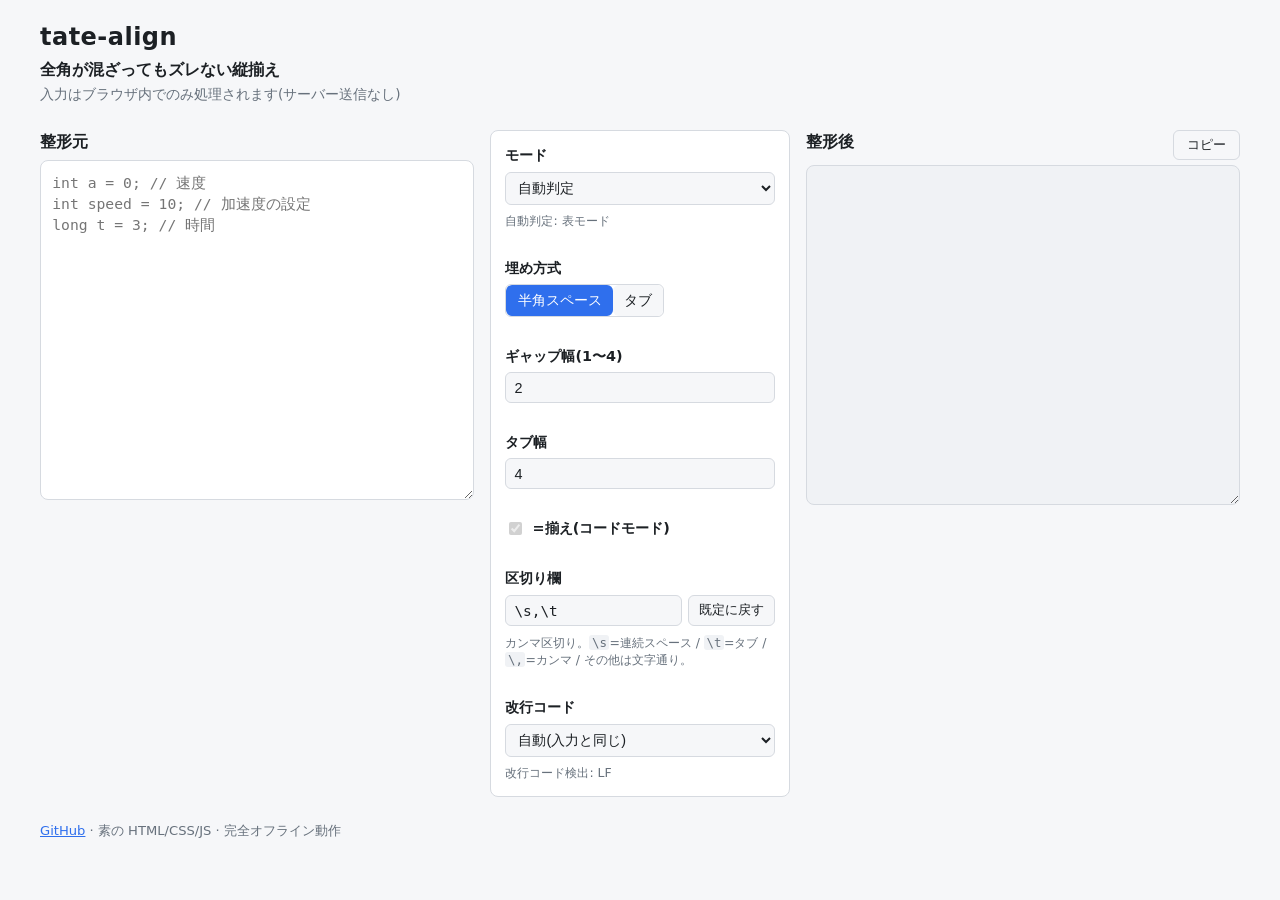
==== index.html @ d775401e "公開URL追記 Co-Authored-By: Claude Fable 5 <noreply@anthropic.com>" ====
<!DOCTYPE html>
<html lang="ja">
<head>
  <meta charset="UTF-8">
  <meta name="viewport" content="width=device-width, initial-scale=1.0">
  <title>tate-align — 全角対応・縦揃え整形ツール</title>
  <link rel="stylesheet" href="style.css">
</head>
<body>
  <header class="site-header">
    <h1>tate-align</h1>
    <p class="tagline">全角が混ざってもズレない縦揃え</p>
    <p class="privacy">入力はブラウザ内でのみ処理されます(サーバー送信なし)</p>
  </header>

  <main class="workbench">
    <!-- 整形元 -->
    <section class="pane pane-input">
      <label class="pane-label" for="input">整形元</label>
      <textarea id="input" class="mono" spellcheck="false" autocapitalize="off" autocomplete="off"
        placeholder="int a = 0; // 速度&#10;int speed = 10; // 加速度の設定&#10;long t = 3; // 時間"></textarea>
    </section>

    <!-- オプション列 -->
    <section class="pane pane-options" aria-label="オプション">
      <div class="opt">
        <label for="mode">モード</label>
        <select id="mode">
          <option value="auto">自動判定</option>
          <option value="code">コード</option>
          <option value="table">表</option>
        </select>
        <p id="mode-info" class="hint"></p>
      </div>

      <div class="opt">
        <span class="opt-label">埋め方式</span>
        <div class="toggle" role="group" aria-label="埋め方式">
          <button id="fill-space" type="button" aria-pressed="true">半角スペース</button>
          <button id="fill-tab" type="button" aria-pressed="false">タブ</button>
        </div>
        <p id="tab-note" class="hint warn" hidden>
          タブ揃えは貼り付け先のタブ幅が異なると見た目が変わります(このツールのタブ幅設定を合わせてください)。
        </p>
      </div>

      <div class="opt" id="gap-field">
        <label for="gap">ギャップ幅(1〜4)</label>
        <input id="gap" type="number" min="1" max="4" value="1">
      </div>

      <div class="opt">
        <label for="tabWidth">タブ幅</label>
        <input id="tabWidth" type="number" min="1" max="16" value="4">
      </div>

      <div class="opt opt-inline">
        <input id="alignEquals" type="checkbox" checked>
        <label for="alignEquals">=揃え(コードモード)</label>
      </div>

      <div class="opt">
        <label for="separators">区切り欄</label>
        <div class="sep-row">
          <input id="separators" class="mono" type="text" value="\s,\t"
            spellcheck="false" autocapitalize="off" autocomplete="off">
          <button id="sep-reset" type="button">既定に戻す</button>
        </div>
        <p class="hint">カンマ区切り。<code>\s</code>=連続スペース / <code>\t</code>=タブ / <code>\,</code>=カンマ / その他は文字通り。</p>
      </div>

      <div class="opt">
        <label for="lineEnding">改行コード</label>
        <select id="lineEnding">
          <option value="auto">自動(入力と同じ)</option>
          <option value="LF">LF</option>
          <option value="CRLF">CRLF</option>
        </select>
        <p id="le-info" class="hint"></p>
      </div>
    </section>

    <!-- 整形後 -->
    <section class="pane pane-output">
      <div class="pane-head">
        <label class="pane-label" for="output">整形後</label>
        <button id="copy" type="button" class="copy-btn">コピー</button>
      </div>
      <textarea id="output" class="mono" readonly spellcheck="false"></textarea>
    </section>
  </main>

  <footer class="site-footer">
    <a href="https://github.com/tukutemita/tate-align" target="_blank" rel="noopener noreferrer">GitHub</a>
    <span> · 素の HTML/CSS/JS · 完全オフライン動作</span>
  </footer>

  <script src="app.js"></script>
</body>
</html>
---- style.css ----
:root {
  --bg: #f6f7f9;
  --panel: #ffffff;
  --panel-alt: #f0f2f5;
  --border: #d6dae0;
  --text: #1c2024;
  --muted: #67717c;
  --accent: #2f6fed;
  --accent-text: #ffffff;
  --warn: #a15c00;
  --warn-bg: #fff4e0;
  --mono: ui-monospace, "Cascadia Mono", Consolas, "BIZ UDGothic", "MS Gothic", monospace;
}

@media (prefers-color-scheme: dark) {
  :root {
    --bg: #14171a;
    --panel: #1d2126;
    --panel-alt: #23282e;
    --border: #333a42;
    --text: #e6e9ec;
    --muted: #97a1ab;
    --accent: #5b8def;
    --accent-text: #0d1013;
    --warn: #ffcf80;
    --warn-bg: #3a2e14;
  }
}

* { box-sizing: border-box; }

body {
  margin: 0;
  padding: 0 1rem 2rem;
  background: var(--bg);
  color: var(--text);
  font-family: system-ui, -apple-system, "Segoe UI", "Hiragino Kaku Gothic ProN", Meiryo, sans-serif;
  line-height: 1.5;
}

.site-header {
  max-width: 1200px;
  margin: 0 auto;
  padding: 1.2rem 0 0.6rem;
}
.site-header h1 {
  margin: 0;
  font-size: 1.5rem;
  letter-spacing: 0.02em;
}
.tagline { margin: 0.2rem 0 0; font-weight: 600; }
.privacy { margin: 0.1rem 0 0; color: var(--muted); font-size: 0.85rem; }

.workbench {
  max-width: 1200px;
  margin: 1rem auto 0;
  display: grid;
  grid-template-columns: 1fr minmax(220px, 300px) 1fr;
  gap: 1rem;
  align-items: start;
}

@media (max-width: 800px) {
  .workbench { grid-template-columns: 1fr; }
}

.pane { display: flex; flex-direction: column; min-width: 0; }

.pane-label { font-weight: 600; margin-bottom: 0.35rem; display: inline-block; }

.pane-head {
  display: flex;
  align-items: center;
  justify-content: space-between;
  margin-bottom: 0.35rem;
}

textarea.mono {
  width: 100%;
  min-height: 340px;
  resize: vertical;
  padding: 0.7rem;
  border: 1px solid var(--border);
  border-radius: 8px;
  background: var(--panel);
  color: var(--text);
  font-family: var(--mono);
  font-size: 0.92rem;
  line-height: 1.45;
  tab-size: 4;
  -moz-tab-size: 4;
  white-space: pre;
  overflow: auto;
}
#output { background: var(--panel-alt); }

.pane-options {
  background: var(--panel);
  border: 1px solid var(--border);
  border-radius: 8px;
  padding: 0.9rem;
  gap: 0.9rem;
}

.opt { display: flex; flex-direction: column; gap: 0.3rem; margin-bottom: 0.9rem; }
.opt:last-child { margin-bottom: 0; }
.opt-inline { flex-direction: row; align-items: center; gap: 0.45rem; }
.opt > label, .opt-label { font-weight: 600; font-size: 0.9rem; }

.opt select,
.opt input[type="number"],
.opt input[type="text"] {
  padding: 0.4rem 0.5rem;
  border: 1px solid var(--border);
  border-radius: 6px;
  background: var(--bg);
  color: var(--text);
  font-size: 0.9rem;
}
.opt input.mono { font-family: var(--mono); }

.sep-row { display: flex; gap: 0.4rem; }
.sep-row input { flex: 1; min-width: 0; }

.toggle { display: flex; border: 1px solid var(--border); border-radius: 6px; overflow: hidden; width: fit-content; }
.toggle button {
  border: 0;
  background: var(--bg);
  color: var(--text);
  padding: 0.4rem 0.7rem;
  cursor: pointer;
  font-size: 0.85rem;
}
.toggle button[aria-pressed="true"] { background: var(--accent); color: var(--accent-text); }

button {
  font-family: inherit;
  border: 1px solid var(--border);
  border-radius: 6px;
  background: var(--bg);
  color: var(--text);
  padding: 0.4rem 0.6rem;
  cursor: pointer;
}
button:hover { border-color: var(--accent); }

.copy-btn { padding: 0.3rem 0.8rem; }

#sep-reset { white-space: nowrap; font-size: 0.8rem; }

.hint { margin: 0.15rem 0 0; color: var(--muted); font-size: 0.78rem; line-height: 1.4; }
.hint code {
  font-family: var(--mono);
  background: var(--panel-alt);
  padding: 0 0.2em;
  border-radius: 3px;
}
.hint.warn { color: var(--warn); background: var(--warn-bg); padding: 0.4rem 0.5rem; border-radius: 6px; }

.opt.disabled { opacity: 0.5; }
input:disabled { cursor: not-allowed; }

.site-footer {
  max-width: 1200px;
  margin: 1.5rem auto 0;
  color: var(--muted);
  font-size: 0.82rem;
}
.site-footer a { color: var(--accent); }
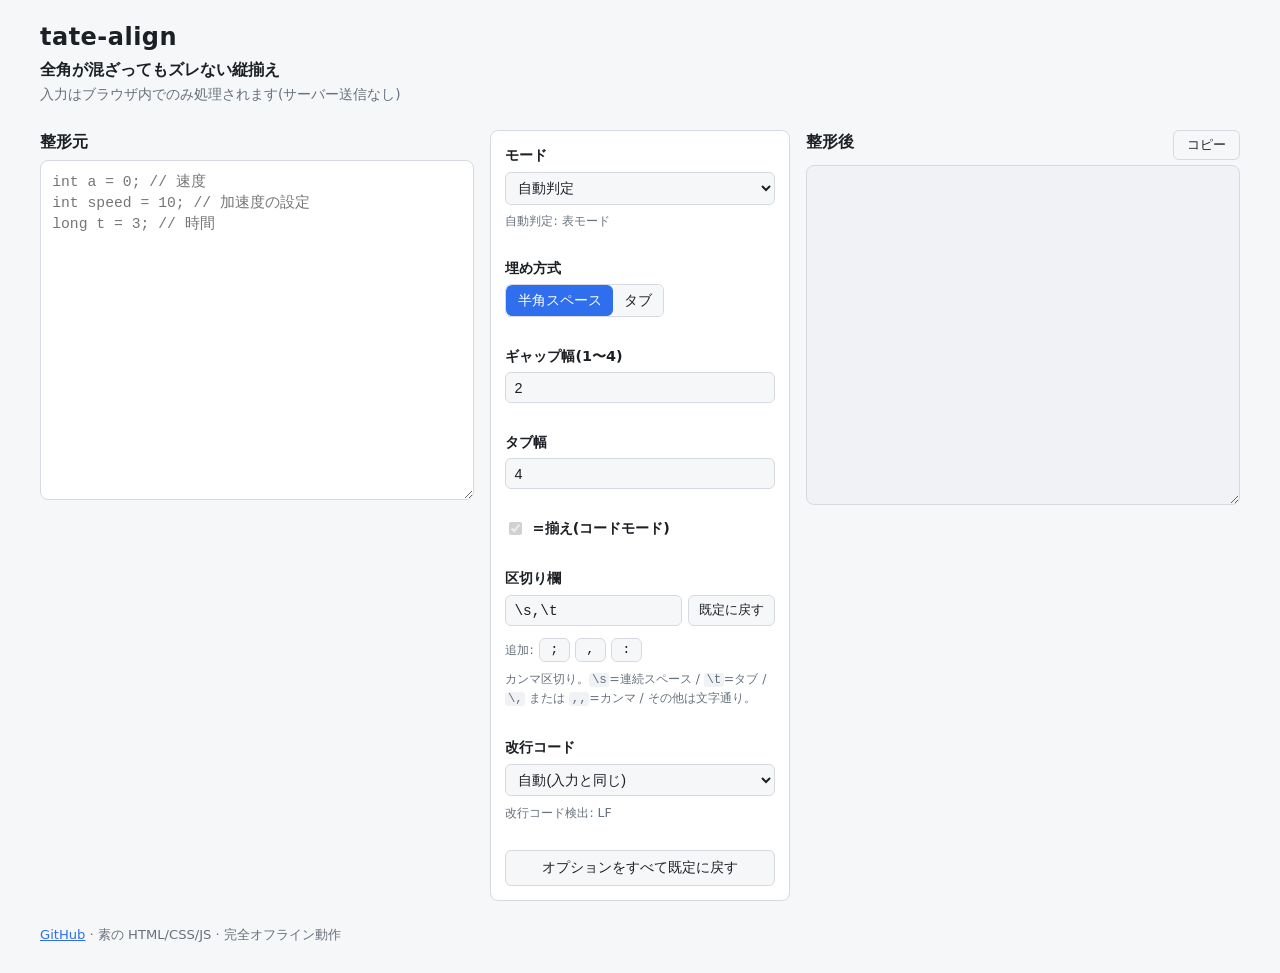
==== commit e7f55d7a: "v1.1 カンマ区切りの改善・行頭タブ修正・オプション全リセット追加 - 区切り欄で ,, をリテラルカンマとして解釈(\, と同義の直感的表記) - 区切りチップ(; , :)をワンタップ追加できる" ====
--- a/index.html
+++ b/index.html
@@ -40,7 +40,7 @@
           <button id="fill-tab" type="button" aria-pressed="false">タブ</button>
         </div>
         <p id="tab-note" class="hint warn" hidden>
-          タブ揃えは貼り付け先のタブ幅が異なると見た目が変わります(このツールのタブ幅設定を合わせてください)。
+          タブ揃えは貼り付け先のタブ幅が異なると見た目が変わります(このツールのタブ幅設定を合わせてください)。また、全角文字が半角2個分の幅にならないフォント(VSCodeの既定等)では揃って見えません。日本語等幅フォント(MSゴシック・BIZ UDゴシック等)を推奨。
         </p>
       </div>
 
@@ -66,7 +66,13 @@
             spellcheck="false" autocapitalize="off" autocomplete="off">
           <button id="sep-reset" type="button">既定に戻す</button>
         </div>
-        <p class="hint">カンマ区切り。<code>\s</code>=連続スペース / <code>\t</code>=タブ / <code>\,</code>=カンマ / その他は文字通り。</p>
+        <div class="sep-chips" aria-label="よく使う区切りを追加">
+          <span class="chips-label">追加:</span>
+          <button type="button" class="chip" data-sep-chip=";">;</button>
+          <button type="button" class="chip" data-sep-chip=",">,</button>
+          <button type="button" class="chip" data-sep-chip=":">:</button>
+        </div>
+        <p class="hint">カンマ区切り。<code>\s</code>=連続スペース / <code>\t</code>=タブ / <code>\,</code> または <code>,,</code>=カンマ / その他は文字通り。</p>
       </div>
 
       <div class="opt">
@@ -77,6 +83,10 @@
           <option value="CRLF">CRLF</option>
         </select>
         <p id="le-info" class="hint"></p>
+      </div>
+
+      <div class="opt">
+        <button id="reset-all" type="button" class="reset-all-btn">オプションをすべて既定に戻す</button>
       </div>
     </section>
 
--- a/style.css
+++ b/style.css
@@ -148,6 +148,19 @@
 
 #sep-reset { white-space: nowrap; font-size: 0.8rem; }
 
+.sep-chips { display: flex; align-items: center; gap: 0.35rem; margin-top: 0.4rem; flex-wrap: wrap; }
+.chips-label { color: var(--muted); font-size: 0.78rem; }
+.chip {
+  font-family: var(--mono);
+  min-width: 1.9rem;
+  padding: 0.2rem 0.5rem;
+  font-size: 0.85rem;
+  line-height: 1.2;
+}
+.chip:hover { border-color: var(--accent); }
+
+.reset-all-btn { width: 100%; font-size: 0.85rem; padding: 0.5rem 0.6rem; }
+
 .hint { margin: 0.15rem 0 0; color: var(--muted); font-size: 0.78rem; line-height: 1.4; }
 .hint code {
   font-family: var(--mono);
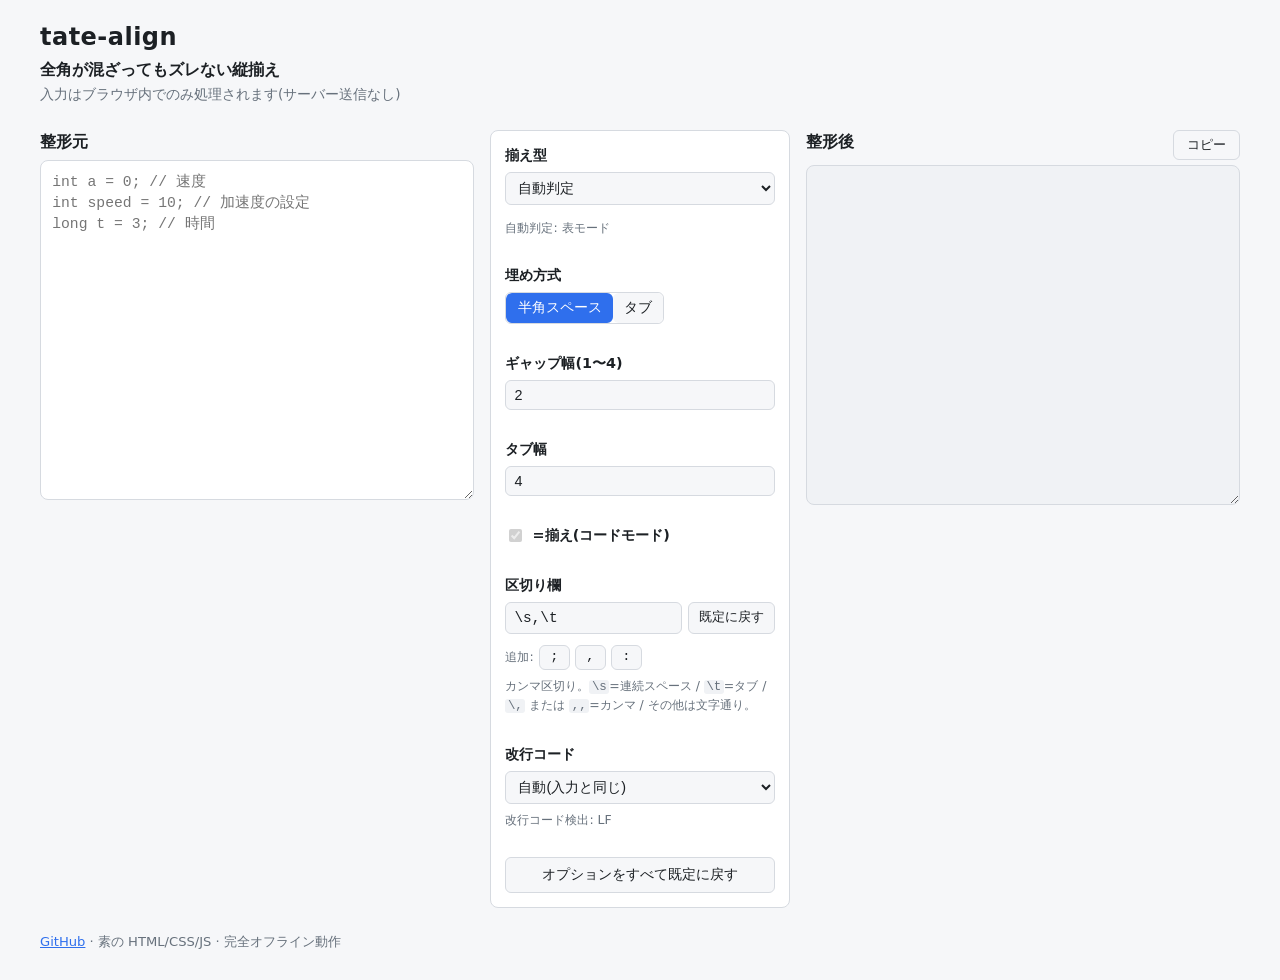
==== commit 3ead0206: "v1.2 揃え型プリセット追加・ブロックコメント /* */ の閉じ揃え対応 - 「モード」を「揃え型」4択に拡張: 自動判定 / コメント揃え(コード) / 全部揃え(宣言+コメント) / 表揃え " ====
--- a/index.html
+++ b/index.html
@@ -24,12 +24,14 @@
     <!-- オプション列 -->
     <section class="pane pane-options" aria-label="オプション">
       <div class="opt">
-        <label for="mode">モード</label>
+        <label for="mode">揃え型</label>
         <select id="mode">
           <option value="auto">自動判定</option>
-          <option value="code">コード</option>
-          <option value="table">表</option>
+          <option value="code">コメント揃え(コード)</option>
+          <option value="full">全部揃え(宣言+コメント)</option>
+          <option value="table">表揃え</option>
         </select>
+        <p id="mode-hint" class="hint"></p>
         <p id="mode-info" class="hint"></p>
       </div>
 
@@ -101,7 +103,7 @@
   </main>
 
   <footer class="site-footer">
-    <a href="https://github.com/tukutemita/tate-align" target="_blank" rel="noopener noreferrer">GitHub</a>
+    <a href="https://github.com/atoraku/tate-align" target="_blank" rel="noopener noreferrer">GitHub</a>
     <span> · 素の HTML/CSS/JS · 完全オフライン動作</span>
   </footer>
 
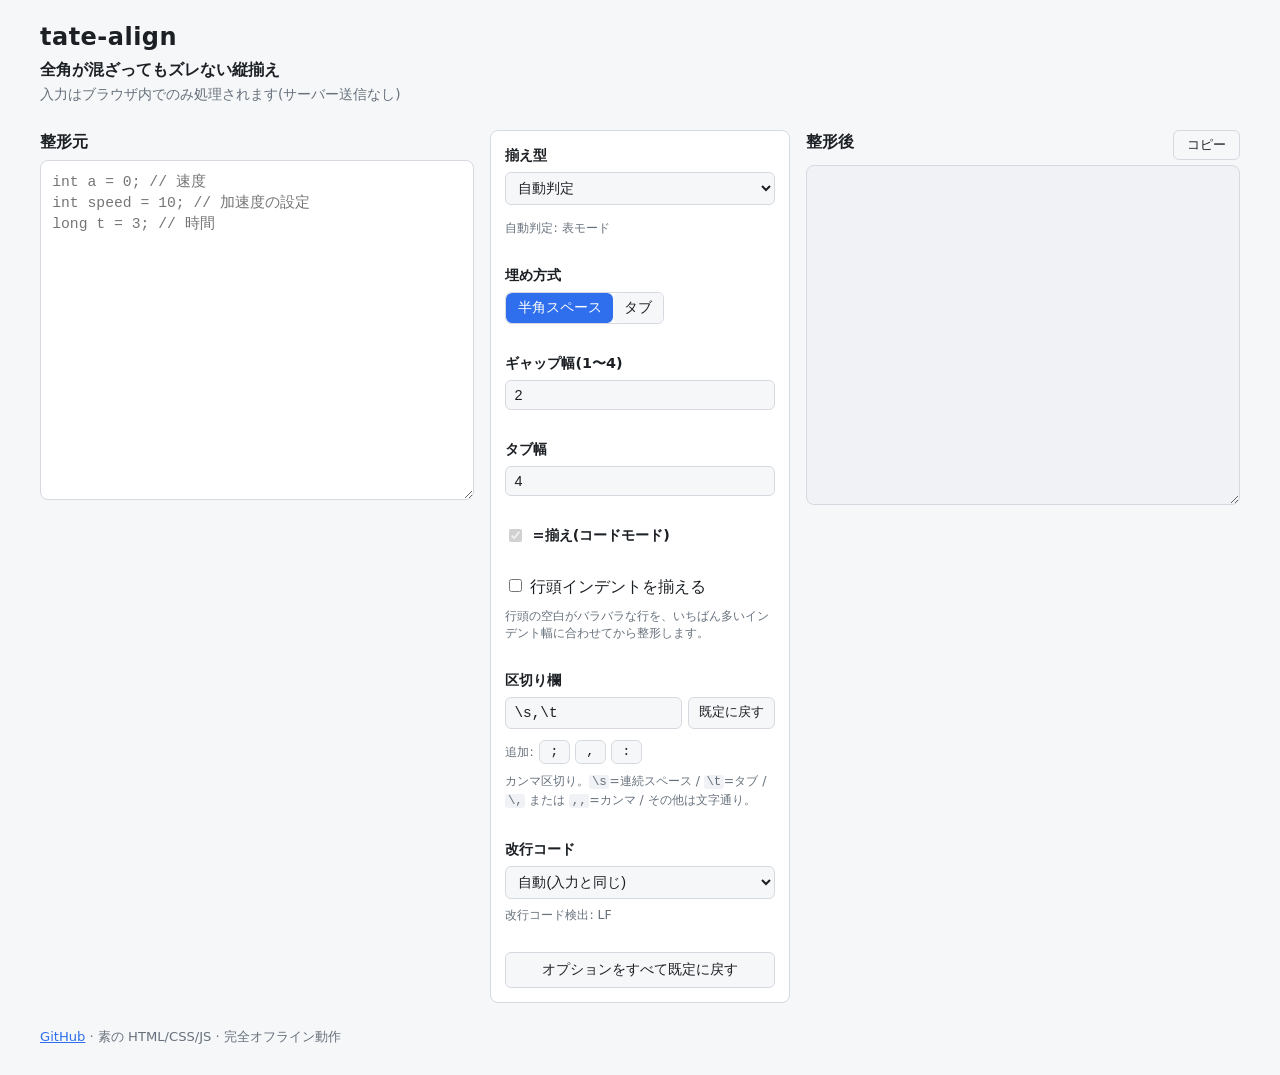
==== commit d695b61d: "v1.4 行頭インデントを揃えるオプションを追加 行頭の空白幅がバラバラな行が混ざった入力を、エディタで下ごしらえせずに そのまま揃えられるようにする。  - チェックボックス「行頭インデントを揃える" ====
--- a/index.html
+++ b/index.html
@@ -29,6 +29,7 @@
           <option value="auto">自動判定</option>
           <option value="code">コメント揃え(コード)</option>
           <option value="full">全部揃え(宣言+コメント)</option>
+          <option value="paren">関数・括弧揃え</option>
           <option value="table">表揃え</option>
         </select>
         <p id="mode-hint" class="hint"></p>
@@ -62,6 +63,14 @@
       </div>
 
       <div class="opt">
+        <div class="opt-inline">
+          <input id="normalizeIndent" type="checkbox">
+          <label for="normalizeIndent">行頭インデントを揃える</label>
+        </div>
+        <p class="hint">行頭の空白がバラバラな行を、いちばん多いインデント幅に合わせてから整形します。</p>
+      </div>
+
+      <div class="opt" id="sep-field">
         <label for="separators">区切り欄</label>
         <div class="sep-row">
           <input id="separators" class="mono" type="text" value="\s,\t"
--- a/style.css
+++ b/style.css
@@ -172,6 +172,8 @@
 
 .opt.disabled { opacity: 0.5; }
 input:disabled { cursor: not-allowed; }
+button:disabled { cursor: not-allowed; }
+button:disabled:hover { border-color: var(--border); }
 
 .site-footer {
   max-width: 1200px;
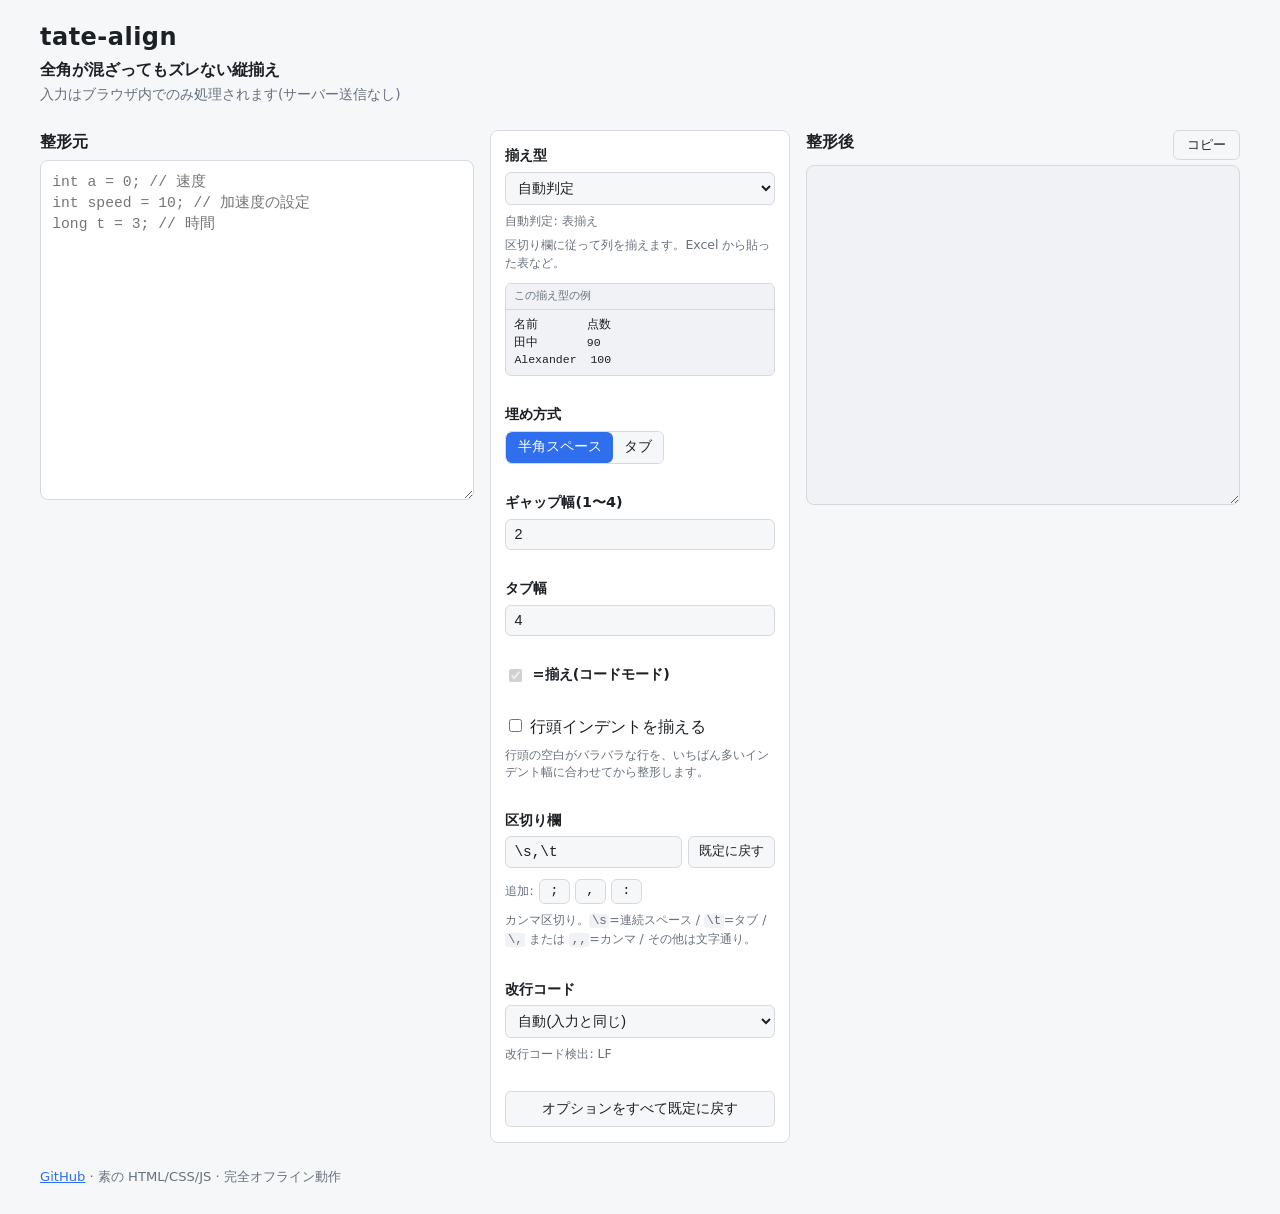
==== commit b4145437: "揃え型の説明と整形例をプルダウンの下に表示 - 揃え型を選ぶと、その型の説明文と「実際にこのツールで整形した短い例」を   プルダウン直下に表示するようにした - 自動判定のときは判定結果の型の説明・" ====
--- a/index.html
+++ b/index.html
@@ -32,8 +32,12 @@
           <option value="paren">関数・括弧揃え</option>
           <option value="table">表揃え</option>
         </select>
+        <p id="mode-info" class="hint"></p>
         <p id="mode-hint" class="hint"></p>
-        <p id="mode-info" class="hint"></p>
+        <div class="mode-example" aria-live="polite">
+          <span class="mode-example-label">この揃え型の例</span>
+          <pre id="mode-example" class="mono"></pre>
+        </div>
       </div>
 
       <div class="opt">
--- a/style.css
+++ b/style.css
@@ -170,6 +170,31 @@
 }
 .hint.warn { color: var(--warn); background: var(--warn-bg); padding: 0.4rem 0.5rem; border-radius: 6px; }
 
+.mode-example {
+  margin-top: 0.45rem;
+  border: 1px solid var(--border);
+  border-radius: 6px;
+  background: var(--panel-alt);
+  overflow: hidden;
+}
+.mode-example-label {
+  display: block;
+  padding: 0.25rem 0.5rem;
+  font-size: 0.7rem;
+  color: var(--muted);
+  border-bottom: 1px solid var(--border);
+}
+#mode-example {
+  margin: 0;
+  padding: 0.4rem 0.5rem;
+  font-family: var(--mono);
+  font-size: 0.72rem;
+  line-height: 1.5;
+  white-space: pre;
+  overflow-x: auto;
+  color: var(--text);
+}
+
 .opt.disabled { opacity: 0.5; }
 input:disabled { cursor: not-allowed; }
 button:disabled { cursor: not-allowed; }
